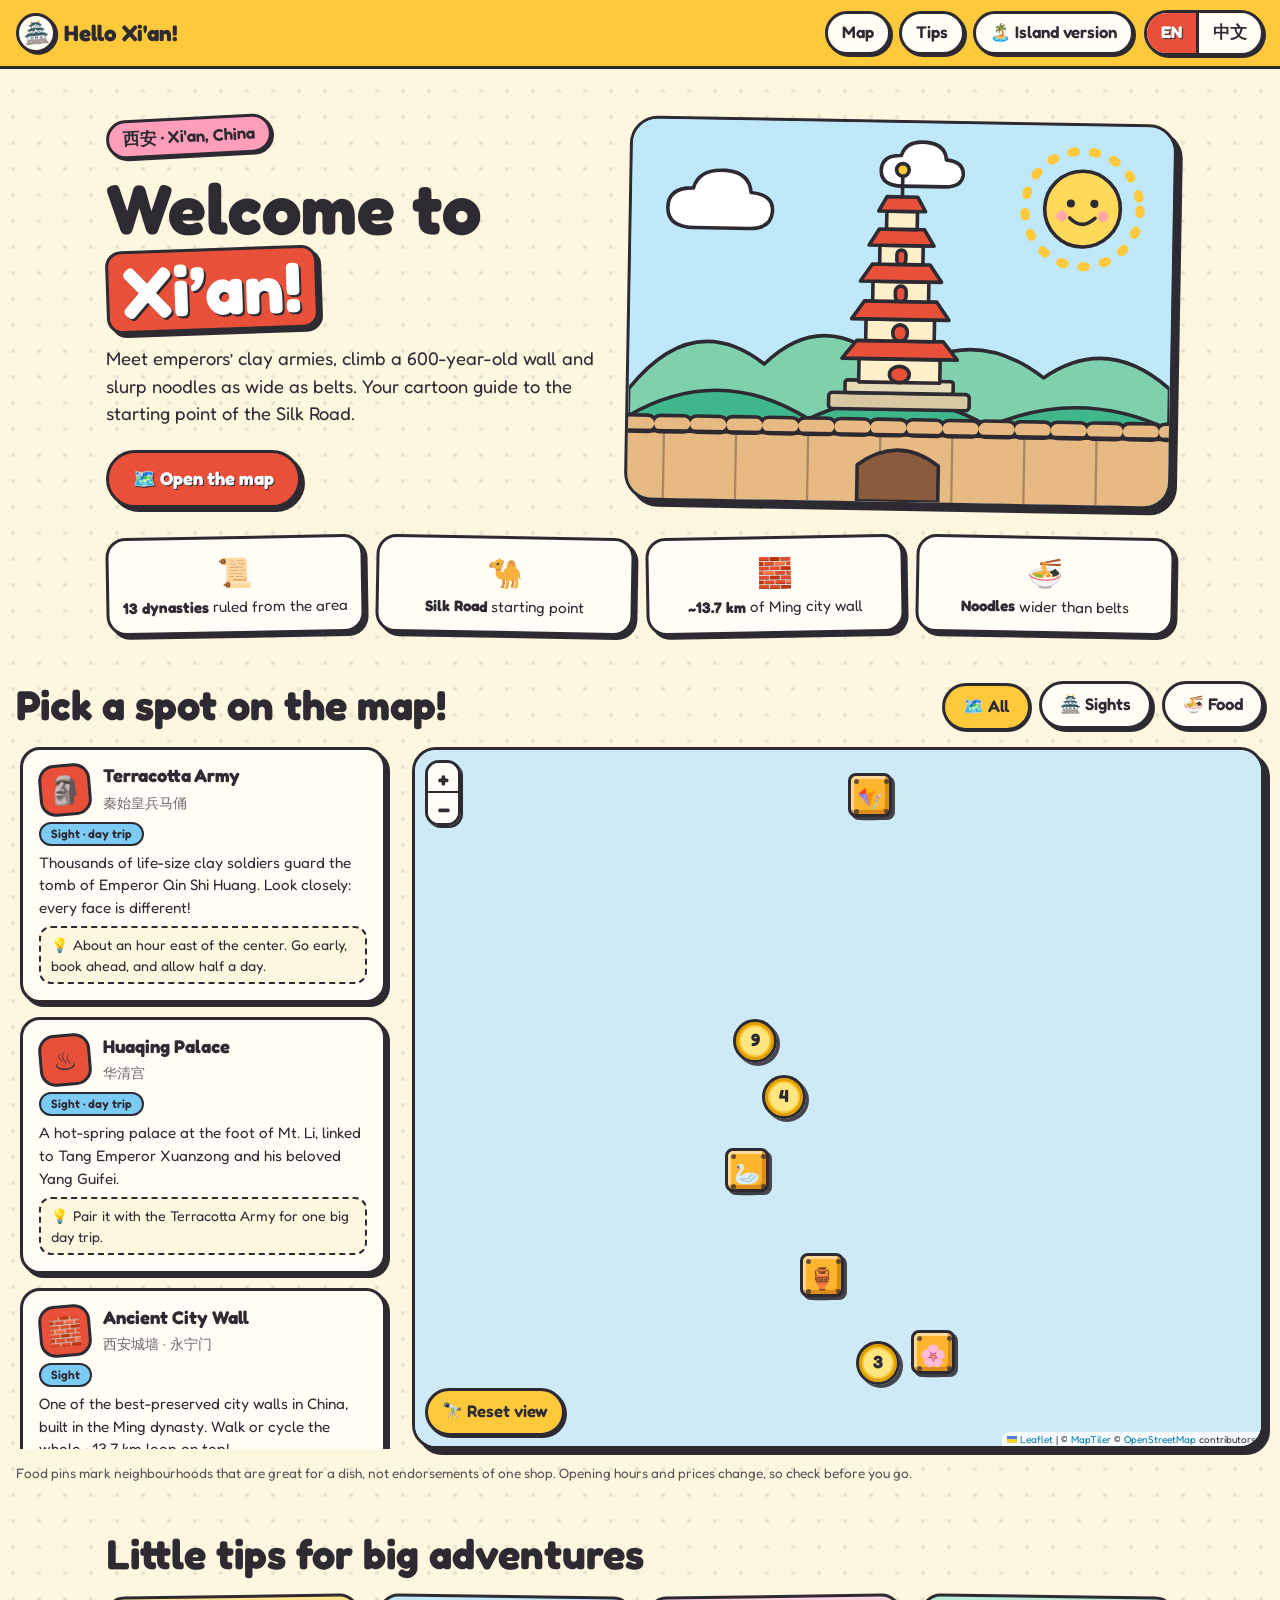
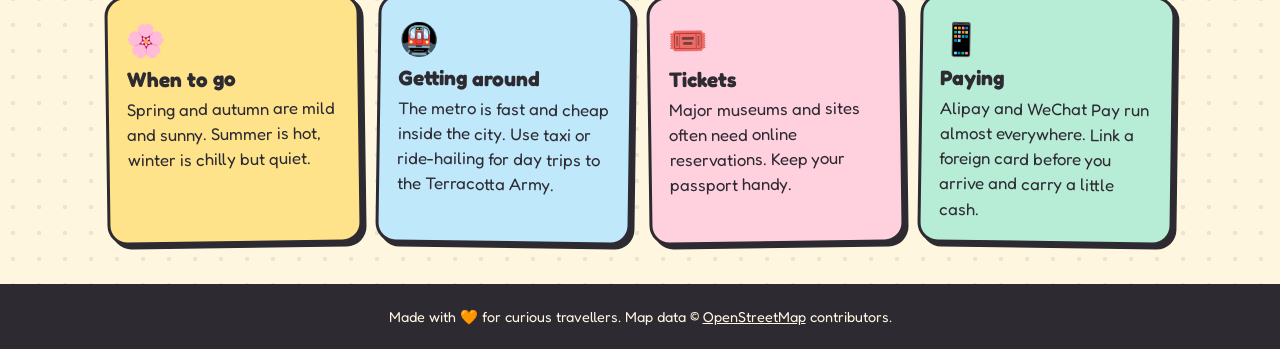
==== index.html @ 2c612d1d "Hello Xi'an: cartoon map site plus island version" ====
<!doctype html>
<html lang="en">
<head>
  <meta charset="utf-8">
  <meta name="viewport" content="width=device-width, initial-scale=1, viewport-fit=cover">
  <title>Hello Xi'an! A cartoon guide to sights &amp; food</title>
  <meta name="description" content="A cartoon-style travel guide to Xi'an, China: explore the Terracotta Army, ancient city wall, pagodas and street food on an interactive map.">
  <meta name="theme-color" content="#ffc93c">
  <link rel="icon" href="data:image/svg+xml,%3Csvg xmlns='http://www.w3.org/2000/svg' viewBox='0 0 100 100'%3E%3Ctext y='.9em' font-size='90'%3E%F0%9F%8F%AF%3C/text%3E%3C/svg%3E">
  <link rel="preconnect" href="https://fonts.googleapis.com">
  <link rel="preconnect" href="https://fonts.gstatic.com" crossorigin>
  <link href="https://fonts.googleapis.com/css2?family=Fredoka:wght@400;500;600;700&display=swap" rel="stylesheet">
  <link rel="stylesheet" href="vendor/leaflet.css">
  <link rel="stylesheet" href="vendor/MarkerCluster.css">
  <link rel="stylesheet" href="css/style.css">
</head>
<body>
  <a class="skip" href="#explore" data-i18n="skip">Skip to the map</a>

  <header class="site-header">
    <a class="brand" href="#top" data-i18n-aria="brandAria" aria-label="Hello Xi'an home">
      <span class="brand__icon" aria-hidden="true">🏯</span>
      <span class="brand__text" data-i18n="brand">Hello Xi'an!</span>
    </a>
    <div class="header__right">
      <nav class="nav" aria-label="Main">
        <a href="#explore" data-i18n="navMap">Map</a>
        <a href="#tips" data-i18n="navTips">Tips</a>
        <a href="island/index.html" data-i18n="navIsland">Island version</a>
      </nav>
      <div class="lang" role="group" data-i18n-aria="langAria" aria-label="Language">
        <button type="button" data-lang="en" lang="en" aria-pressed="true">EN</button>
        <button type="button" data-lang="zh" lang="zh" aria-pressed="false">中文</button>
      </div>
    </div>
  </header>

  <main id="top">
    <!-- HERO -->
    <section class="hero">
      <div class="hero__copy">
        <p class="sticker" data-i18n="sticker">西安 · Xi'an, China</p>
        <h1 data-i18n-html="heroTitleHtml">Welcome to <span class="hl">Xi'an!</span></h1>
        <p class="hero__lead" data-i18n="heroLead">Meet emperors’ clay armies, climb a 600-year-old wall and slurp noodles as wide as belts. Your cartoon guide to the starting point of the Silk Road.</p>
        <a class="btn" href="#explore" data-i18n="openMap">🗺️ Open the map</a>
      </div>

      <div class="hero__art" aria-hidden="true">
        <svg viewBox="0 0 600 420" xmlns="http://www.w3.org/2000/svg" focusable="false">
          <g stroke="#2d2a32" stroke-width="4" stroke-linejoin="round" stroke-linecap="round">
            <rect x="0" y="0" width="600" height="420" fill="#bfe8fb" stroke="none"/>

            <!-- sun -->
            <g class="sun">
              <circle cx="500" cy="92" r="64" fill="none" stroke="#ffc93c" stroke-width="10" stroke-dasharray="4 20"/>
              <circle cx="500" cy="92" r="42" fill="#ffd95a"/>
              <circle cx="487" cy="86" r="4.5" fill="#2d2a32" stroke="none"/>
              <circle cx="513" cy="86" r="4.5" fill="#2d2a32" stroke="none"/>
              <path d="M486 102 Q500 116 514 102" fill="none"/>
              <circle cx="477" cy="100" r="6" fill="#ff9ebb" stroke="none" opacity=".8"/>
              <circle cx="523" cy="100" r="6" fill="#ff9ebb" stroke="none" opacity=".8"/>
            </g>

            <!-- clouds -->
            <g class="cloud cloud--a" fill="#fff">
              <path d="M70 120 q-30 0 -30 -22 q0 -22 28 -22 q6 -22 36 -20 q26 2 28 24 q26 2 24 22 q-2 18 -26 18 z"/>
            </g>
            <g class="cloud cloud--b" fill="#fff">
              <path d="M300 70 q-24 0 -24 -17 q0 -17 22 -17 q5 -17 28 -15 q21 2 22 19 q20 2 19 17 q-2 13 -20 13 z"/>
            </g>

            <!-- far hills -->
            <path d="M0 300 Q70 210 150 270 Q220 200 300 280 Q380 220 460 280 Q530 230 600 290 V420 H0 Z" fill="#7fd1ae"/>
            <!-- near hills -->
            <path d="M0 330 Q100 270 200 330 Q300 280 400 335 Q500 290 600 335 V420 H0 Z" fill="#3fb68b"/>

            <!-- pagoda -->
            <g class="pagoda">
              <rect x="222" y="300" width="156" height="18" rx="4" fill="#d9c9a3"/>
              <rect x="240" y="286" width="120" height="14" rx="3" fill="#e8dbb8"/>
              <!-- tiers: body + roof, bottom to top -->
              <rect x="255" y="262" width="90" height="26" fill="#fff0c9"/>
              <rect x="289" y="270" width="22" height="18" rx="11" fill="#e8503a"/>
              <path d="M236 262 L364 262 L348 242 L252 242 Z" fill="#e8503a"/>

              <rect x="262" y="218" width="76" height="24" fill="#fff0c9"/>
              <rect x="292" y="224" width="16" height="18" rx="8" fill="#e8503a"/>
              <path d="M246 218 L354 218 L340 198 L260 198 Z" fill="#e8503a"/>

              <rect x="269" y="176" width="62" height="22" fill="#fff0c9"/>
              <rect x="294" y="181" width="12" height="17" rx="6" fill="#e8503a"/>
              <path d="M255 176 L345 176 L332 157 L268 157 Z" fill="#e8503a"/>

              <rect x="276" y="136" width="48" height="21" fill="#fff0c9"/>
              <rect x="295" y="141" width="10" height="16" rx="5" fill="#e8503a"/>
              <path d="M264 136 L336 136 L325 118 L275 118 Z" fill="#e8503a"/>

              <rect x="283" y="98" width="34" height="20" fill="#fff0c9"/>
              <path d="M274 98 L326 98 L317 82 L283 82 Z" fill="#e8503a"/>
              <path d="M300 82 V58"/>
              <circle cx="300" cy="52" r="7" fill="#ffc93c"/>
            </g>

            <!-- city wall -->
            <rect x="-10" y="344" width="620" height="90" fill="#e7b983"/>
            <line x1="-4" y1="338" x2="610" y2="338" stroke-width="22" stroke-dasharray="26 14"/>
            <line x1="-4" y1="338" x2="610" y2="338" stroke="#e7b983" stroke-width="14" stroke-dasharray="26 14" stroke-dashoffset="0"/>
            <path d="M-10 346 H610" fill="none"/>
            <path d="M40 346 V420 M120 346 V420 M200 346 V420 M280 346 V420 M360 346 V420 M440 346 V420 M520 346 V420" stroke-width="2.5" opacity=".35"/>
            <path d="M255 420 V380 Q300 346 345 380 V420 Z" fill="#8a5a3c"/>
          </g>
        </svg>
      </div>
    </section>

    <!-- FACT STRIP -->
    <section class="facts" data-i18n-aria="factsAria" aria-label="Quick facts">
      <ul>
        <li><span aria-hidden="true">📜</span><span data-i18n-html="fact1Html"><strong>13 dynasties</strong> ruled from the area</span></li>
        <li><span aria-hidden="true">🐪</span><span data-i18n-html="fact2Html"><strong>Silk Road</strong> starting point</span></li>
        <li><span aria-hidden="true">🧱</span><span data-i18n-html="fact3Html"><strong>~13.7 km</strong> of Ming city wall</span></li>
        <li><span aria-hidden="true">🍜</span><span data-i18n-html="fact4Html"><strong>Noodles</strong> wider than belts</span></li>
      </ul>
    </section>

    <!-- MAP -->
    <section class="explore-section" id="explore" aria-labelledby="explore-title">
      <div class="section-head">
        <h2 id="explore-title" data-i18n="exploreTitle">Pick a spot on the map!</h2>
        <div class="chips" role="group" data-i18n-aria="filterAria" aria-label="Show on map">
          <button class="chip is-active" type="button" data-filter="all" aria-pressed="true" data-i18n="filterAll">🗺️ All</button>
          <button class="chip" type="button" data-filter="sight" aria-pressed="false" data-i18n="filterSight">🏯 Sights</button>
          <button class="chip" type="button" data-filter="food" aria-pressed="false" data-i18n="filterFood">🍜 Food</button>
        </div>
      </div>

      <div class="explore">
        <div class="map-wrap">
          <div id="map" role="application" data-i18n-aria="mapAria" aria-label="Interactive map of Xi'an sights and food"></div>
          <button id="fit" class="map-btn" type="button" data-i18n="resetView">🔭 Reset view</button>
          <noscript><p class="noscript" data-i18n="noscript">The map needs JavaScript. Try enabling it!</p></noscript>
        </div>
        <ul id="list" class="list" data-i18n-aria="listAria" aria-label="Places"></ul>
      </div>
      <p class="note" data-i18n="note">Food pins mark neighbourhoods that are great for a dish, not endorsements of one shop. Opening hours and prices change, so check before you go.</p>
    </section>

    <!-- TIPS -->
    <section class="tips" id="tips" aria-labelledby="tips-title">
      <h2 id="tips-title" data-i18n="tipsTitle">Little tips for big adventures</h2>
      <div class="tips__grid">
        <article class="tip tip--yellow">
          <span class="tip__icon" aria-hidden="true">🌸</span>
          <h3 data-i18n="tip1Title">When to go</h3>
          <p data-i18n="tip1">Spring and autumn are mild and sunny. Summer is hot, winter is chilly but quiet.</p>
        </article>
        <article class="tip tip--sky">
          <span class="tip__icon" aria-hidden="true">🚇</span>
          <h3 data-i18n="tip2Title">Getting around</h3>
          <p data-i18n="tip2">The metro is fast and cheap inside the city. Use taxi or ride-hailing for day trips to the Terracotta Army.</p>
        </article>
        <article class="tip tip--pink">
          <span class="tip__icon" aria-hidden="true">🎟️</span>
          <h3 data-i18n="tip3Title">Tickets</h3>
          <p data-i18n="tip3">Major museums and sites often need online reservations. Keep your passport handy.</p>
        </article>
        <article class="tip tip--jade">
          <span class="tip__icon" aria-hidden="true">📱</span>
          <h3 data-i18n="tip4Title">Paying</h3>
          <p data-i18n="tip4">Alipay and WeChat Pay run almost everywhere. Link a foreign card before you arrive and carry a little cash.</p>
        </article>
      </div>
    </section>
  </main>

  <footer class="site-footer">
    <p data-i18n-html="footerHtml">Made with 🧡 for curious travellers. Map data © <a href="https://www.openstreetmap.org/copyright" rel="noopener">OpenStreetMap</a> contributors.</p>
  </footer>

  <script src="vendor/leaflet.js"></script>
  <script src="vendor/leaflet.markercluster.js"></script>
  <script src="js/config.js"></script>
  <script src="js/i18n.js"></script>
  <script src="js/data.js"></script>
  <script src="js/app.js"></script>
</body>
</html>
---- vendor/leaflet.css ----
/* required styles */

.leaflet-pane,
.leaflet-tile,
.leaflet-marker-icon,
.leaflet-marker-shadow,
.leaflet-tile-container,
.leaflet-pane > svg,
.leaflet-pane > canvas,
.leaflet-zoom-box,
.leaflet-image-layer,
.leaflet-layer {
	position: absolute;
	left: 0;
	top: 0;
	}
.leaflet-container {
	overflow: hidden;
	}
.leaflet-tile,
.leaflet-marker-icon,
.leaflet-marker-shadow {
	-webkit-user-select: none;
	   -moz-user-select: none;
	        user-select: none;
	  -webkit-user-drag: none;
	}
/* Prevents IE11 from highlighting tiles in blue */
.leaflet-tile::selection {
	background: transparent;
}
/* Safari renders non-retina tile on retina better with this, but Chrome is worse */
.leaflet-safari .leaflet-tile {
	image-rendering: -webkit-optimize-contrast;
	}
/* hack that prevents hw layers "stretching" when loading new tiles */
.leaflet-safari .leaflet-tile-container {
	width: 1600px;
	height: 1600px;
	-webkit-transform-origin: 0 0;
	}
.leaflet-marker-icon,
.leaflet-marker-shadow {
	display: block;
	}
/* .leaflet-container svg: reset svg max-width decleration shipped in Joomla! (joomla.org) 3.x */
/* .leaflet-container img: map is broken in FF if you have max-width: 100% on tiles */
.leaflet-container .leaflet-overlay-pane svg {
	max-width: none !important;
	max-height: none !important;
	}
.leaflet-container .leaflet-marker-pane img,
.leaflet-container .leaflet-shadow-pane img,
.leaflet-container .leaflet-tile-pane img,
.leaflet-container img.leaflet-image-layer,
.leaflet-container .leaflet-tile {
	max-width: none !important;
	max-height: none !important;
	width: auto;
	padding: 0;
	}

.leaflet-container img.leaflet-tile {
	/* See: https://bugs.chromium.org/p/chromium/issues/detail?id=600120 */
	mix-blend-mode: plus-lighter;
}

.leaflet-container.leaflet-touch-zoom {
	-ms-touch-action: pan-x pan-y;
	touch-action: pan-x pan-y;
	}
.leaflet-container.leaflet-touch-drag {
	-ms-touch-action: pinch-zoom;
	/* Fallback for FF which doesn't support pinch-zoom */
	touch-action: none;
	touch-action: pinch-zoom;
}
.leaflet-container.leaflet-touch-drag.leaflet-touch-zoom {
	-ms-touch-action: none;
	touch-action: none;
}
.leaflet-container {
	-webkit-tap-highlight-color: transparent;
}
.leaflet-container a {
	-webkit-tap-highlight-color: rgba(51, 181, 229, 0.4);
}
.leaflet-tile {
	filter: inherit;
	visibility: hidden;
	}
.leaflet-tile-loaded {
	visibility: inherit;
	}
.leaflet-zoom-box {
	width: 0;
	height: 0;
	-moz-box-sizing: border-box;
	     box-sizing: border-box;
	z-index: 800;
	}
/* workaround for https://bugzilla.mozilla.org/show_bug.cgi?id=888319 */
.leaflet-overlay-pane svg {
	-moz-user-select: none;
	}

.leaflet-pane         { z-index: 400; }

.leaflet-tile-pane    { z-index: 200; }
.leaflet-overlay-pane { z-index: 400; }
.leaflet-shadow-pane  { z-index: 500; }
.leaflet-marker-pane  { z-index: 600; }
.leaflet-tooltip-pane   { z-index: 650; }
.leaflet-popup-pane   { z-index: 700; }

.leaflet-map-pane canvas { z-index: 100; }
.leaflet-map-pane svg    { z-index: 200; }

.leaflet-vml-shape {
	width: 1px;
	height: 1px;
	}
.lvml {
	behavior: url(#default#VML);
	display: inline-block;
	position: absolute;
	}


/* control positioning */

.leaflet-control {
	position: relative;
	z-index: 800;
	pointer-events: visiblePainted; /* IE 9-10 doesn't have auto */
	pointer-events: auto;
	}
.leaflet-top,
.leaflet-bottom {
	position: absolute;
	z-index: 1000;
	pointer-events: none;
	}
.leaflet-top {
	top: 0;
	}
.leaflet-right {
	right: 0;
	}
.leaflet-bottom {
	bottom: 0;
	}
.leaflet-left {
	left: 0;
	}
.leaflet-control {
	float: left;
	clear: both;
	}
.leaflet-right .leaflet-control {
	float: right;
	}
.leaflet-top .leaflet-control {
	margin-top: 10px;
	}
.leaflet-bottom .leaflet-control {
	margin-bottom: 10px;
	}
.leaflet-left .leaflet-control {
	margin-left: 10px;
	}
.leaflet-right .leaflet-control {
	margin-right: 10px;
	}


/* zoom and fade animations */

.leaflet-fade-anim .leaflet-popup {
	opacity: 0;
	-webkit-transition: opacity 0.2s linear;
	   -moz-transition: opacity 0.2s linear;
	        transition: opacity 0.2s linear;
	}
.leaflet-fade-anim .leaflet-map-pane .leaflet-popup {
	opacity: 1;
	}
.leaflet-zoom-animated {
	-webkit-transform-origin: 0 0;
	    -ms-transform-origin: 0 0;
	        transform-origin: 0 0;
	}
svg.leaflet-zoom-animated {
	will-change: transform;
}

.leaflet-zoom-anim .leaflet-zoom-animated {
	-webkit-transition: -webkit-transform 0.25s cubic-bezier(0,0,0.25,1);
	   -moz-transition:    -moz-transform 0.25s cubic-bezier(0,0,0.25,1);
	        transition:         transform 0.25s cubic-bezier(0,0,0.25,1);
	}
.leaflet-zoom-anim .leaflet-tile,
.leaflet-pan-anim .leaflet-tile {
	-webkit-transition: none;
	   -moz-transition: none;
	        transition: none;
	}

.leaflet-zoom-anim .leaflet-zoom-hide {
	visibility: hidden;
	}


/* cursors */

.leaflet-interactive {
	cursor: pointer;
	}
.leaflet-grab {
	cursor: -webkit-grab;
	cursor:    -moz-grab;
	cursor:         grab;
	}
.leaflet-crosshair,
.leaflet-crosshair .leaflet-interactive {
	cursor: crosshair;
	}
.leaflet-popup-pane,
.leaflet-control {
	cursor: auto;
	}
.leaflet-dragging .leaflet-grab,
.leaflet-dragging .leaflet-grab .leaflet-interactive,
.leaflet-dragging .leaflet-marker-draggable {
	cursor: move;
	cursor: -webkit-grabbing;
	cursor:    -moz-grabbing;
	cursor:         grabbing;
	}

/* marker & overlays interactivity */
.leaflet-marker-icon,
.leaflet-marker-shadow,
.leaflet-image-layer,
.leaflet-pane > svg path,
.leaflet-tile-container {
	pointer-events: none;
	}

.leaflet-marker-icon.leaflet-interactive,
.leaflet-image-layer.leaflet-interactive,
.leaflet-pane > svg path.leaflet-interactive,
svg.leaflet-image-layer.leaflet-interactive path {
	pointer-events: visiblePainted; /* IE 9-10 doesn't have auto */
	pointer-events: auto;
	}

/* visual tweaks */

.leaflet-container {
	background: #ddd;
	outline-offset: 1px;
	}
.leaflet-container a {
	color: #0078A8;
	}
.leaflet-zoom-box {
	border: 2px dotted #38f;
	background: rgba(255,255,255,0.5);
	}


/* general typography */
.leaflet-container {
	font-family: "Helvetica Neue", Arial, Helvetica, sans-serif;
	font-size: 12px;
	font-size: 0.75rem;
	line-height: 1.5;
	}


/* general toolbar styles */

.leaflet-bar {
	box-shadow: 0 1px 5px rgba(0,0,0,0.65);
	border-radius: 4px;
	}
.leaflet-bar a {
	background-color: #fff;
	border-bottom: 1px solid #ccc;
	width: 26px;
	height: 26px;
	line-height: 26px;
	display: block;
	text-align: center;
	text-decoration: none;
	color: black;
	}
.leaflet-bar a,
.leaflet-control-layers-toggle {
	background-position: 50% 50%;
	background-repeat: no-repeat;
	display: block;
	}
.leaflet-bar a:hover,
.leaflet-bar a:focus {
	background-color: #f4f4f4;
	}
.leaflet-bar a:first-child {
	border-top-left-radius: 4px;
	border-top-right-radius: 4px;
	}
.leaflet-bar a:last-child {
	border-bottom-left-radius: 4px;
	border-bottom-right-radius: 4px;
	border-bottom: none;
	}
.leaflet-bar a.leaflet-disabled {
	cursor: default;
	background-color: #f4f4f4;
	color: #bbb;
	}

.leaflet-touch .leaflet-bar a {
	width: 30px;
	height: 30px;
	line-height: 30px;
	}
.leaflet-touch .leaflet-bar a:first-child {
	border-top-left-radius: 2px;
	border-top-right-radius: 2px;
	}
.leaflet-touch .leaflet-bar a:last-child {
	border-bottom-left-radius: 2px;
	border-bottom-right-radius: 2px;
	}

/* zoom control */

.leaflet-control-zoom-in,
.leaflet-control-zoom-out {
	font: bold 18px 'Lucida Console', Monaco, monospace;
	text-indent: 1px;
	}

.leaflet-touch .leaflet-control-zoom-in, .leaflet-touch .leaflet-control-zoom-out  {
	font-size: 22px;
	}


/* layers control */

.leaflet-control-layers {
	box-shadow: 0 1px 5px rgba(0,0,0,0.4);
	background: #fff;
	border-radius: 5px;
	}
.leaflet-control-layers-toggle {
	background-image: url(images/layers.png);
	width: 36px;
	height: 36px;
	}
.leaflet-retina .leaflet-control-layers-toggle {
	background-image: url(images/layers-2x.png);
	background-size: 26px 26px;
	}
.leaflet-touch .leaflet-control-layers-toggle {
	width: 44px;
	height: 44px;
	}
.leaflet-control-layers .leaflet-control-layers-list,
.leaflet-control-layers-expanded .leaflet-control-layers-toggle {
	display: none;
	}
.leaflet-control-layers-expanded .leaflet-control-layers-list {
	display: block;
	position: relative;
	}
.leaflet-control-layers-expanded {
	padding: 6px 10px 6px 6px;
	color: #333;
	background: #fff;
	}
.leaflet-control-layers-scrollbar {
	overflow-y: scroll;
	overflow-x: hidden;
	padding-right: 5px;
	}
.leaflet-control-layers-selector {
	margin-top: 2px;
	position: relative;
	top: 1px;
	}
.leaflet-control-layers label {
	display: block;
	font-size: 13px;
	font-size: 1.08333em;
	}
.leaflet-control-layers-separator {
	height: 0;
	border-top: 1px solid #ddd;
	margin: 5px -10px 5px -6px;
	}

/* Default icon URLs */
.leaflet-default-icon-path { /* used only in path-guessing heuristic, see L.Icon.Default */
	background-image: url(images/marker-icon.png);
	}


/* attribution and scale controls */

.leaflet-container .leaflet-control-attribution {
	background: #fff;
	background: rgba(255, 255, 255, 0.8);
	margin: 0;
	}
.leaflet-control-attribution,
.leaflet-control-scale-line {
	padding: 0 5px;
	color: #333;
	line-height: 1.4;
	}
.leaflet-control-attribution a {
	text-decoration: none;
	}
.leaflet-control-attribution a:hover,
.leaflet-control-attribution a:focus {
	text-decoration: underline;
	}
.leaflet-attribution-flag {
	display: inline !important;
	vertical-align: baseline !important;
	width: 1em;
	height: 0.6669em;
	}
.leaflet-left .leaflet-control-scale {
	margin-left: 5px;
	}
.leaflet-bottom .leaflet-control-scale {
	margin-bottom: 5px;
	}
.leaflet-control-scale-line {
	border: 2px solid #777;
	border-top: none;
	line-height: 1.1;
	padding: 2px 5px 1px;
	white-space: nowrap;
	-moz-box-sizing: border-box;
	     box-sizing: border-box;
	background: rgba(255, 255, 255, 0.8);
	text-shadow: 1px 1px #fff;
	}
.leaflet-control-scale-line:not(:first-child) {
	border-top: 2px solid #777;
	border-bottom: none;
	margin-top: -2px;
	}
.leaflet-control-scale-line:not(:first-child):not(:last-child) {
	border-bottom: 2px solid #777;
	}

.leaflet-touch .leaflet-control-attribution,
.leaflet-touch .leaflet-control-layers,
.leaflet-touch .leaflet-bar {
	box-shadow: none;
	}
.leaflet-touch .leaflet-control-layers,
.leaflet-touch .leaflet-bar {
	border: 2px solid rgba(0,0,0,0.2);
	background-clip: padding-box;
	}


/* popup */

.leaflet-popup {
	position: absolute;
	text-align: center;
	margin-bottom: 20px;
	}
.leaflet-popup-content-wrapper {
	padding: 1px;
	text-align: left;
	border-radius: 12px;
	}
.leaflet-popup-content {
	margin: 13px 24px 13px 20px;
	line-height: 1.3;
	font-size: 13px;
	font-size: 1.08333em;
	min-height: 1px;
	}
.leaflet-popup-content p {
	margin: 17px 0;
	margin: 1.3em 0;
	}
.leaflet-popup-tip-container {
	width: 40px;
	height: 20px;
	position: absolute;
	left: 50%;
	margin-top: -1px;
	margin-left: -20px;
	overflow: hidden;
	pointer-events: none;
	}
.leaflet-popup-tip {
	width: 17px;
	height: 17px;
	padding: 1px;

	margin: -10px auto 0;
	pointer-events: auto;

	-webkit-transform: rotate(45deg);
	   -moz-transform: rotate(45deg);
	    -ms-transform: rotate(45deg);
	        transform: rotate(45deg);
	}
.leaflet-popup-content-wrapper,
.leaflet-popup-tip {
	background: white;
	color: #333;
	box-shadow: 0 3px 14px rgba(0,0,0,0.4);
	}
.leaflet-container a.leaflet-popup-close-button {
	position: absolute;
	top: 0;
	right: 0;
	border: none;
	text-align: center;
	width: 24px;
	height: 24px;
	font: 16px/24px Tahoma, Verdana, sans-serif;
	color: #757575;
	text-decoration: none;
	background: transparent;
	}
.leaflet-container a.leaflet-popup-close-button:hover,
.leaflet-container a.leaflet-popup-close-button:focus {
	color: #585858;
	}
.leaflet-popup-scrolled {
	overflow: auto;
	}

.leaflet-oldie .leaflet-popup-content-wrapper {
	-ms-zoom: 1;
	}
.leaflet-oldie .leaflet-popup-tip {
	width: 24px;
	margin: 0 auto;

	-ms-filter: "progid:DXImageTransform.Microsoft.Matrix(M11=0.70710678, M12=0.70710678, M21=-0.70710678, M22=0.70710678)";
	filter: progid:DXImageTransform.Microsoft.Matrix(M11=0.70710678, M12=0.70710678, M21=-0.70710678, M22=0.70710678);
	}

.leaflet-oldie .leaflet-control-zoom,
.leaflet-oldie .leaflet-control-layers,
.leaflet-oldie .leaflet-popup-content-wrapper,
.leaflet-oldie .leaflet-popup-tip {
	border: 1px solid #999;
	}


/* div icon */

.leaflet-div-icon {
	background: #fff;
	border: 1px solid #666;
	}


/* Tooltip */
/* Base styles for the element that has a tooltip */
.leaflet-tooltip {
	position: absolute;
	padding: 6px;
	background-color: #fff;
	border: 1px solid #fff;
	border-radius: 3px;
	color: #222;
	white-space: nowrap;
	-webkit-user-select: none;
	-moz-user-select: none;
	-ms-user-select: none;
	user-select: none;
	pointer-events: none;
	box-shadow: 0 1px 3px rgba(0,0,0,0.4);
	}
.leaflet-tooltip.leaflet-interactive {
	cursor: pointer;
	pointer-events: auto;
	}
.leaflet-tooltip-top:before,
.leaflet-tooltip-bottom:before,
.leaflet-tooltip-left:before,
.leaflet-tooltip-right:before {
	position: absolute;
	pointer-events: none;
	border: 6px solid transparent;
	background: transparent;
	content: "";
	}

/* Directions */

.leaflet-tooltip-bottom {
	margin-top: 6px;
}
.leaflet-tooltip-top {
	margin-top: -6px;
}
.leaflet-tooltip-bottom:before,
.leaflet-tooltip-top:before {
	left: 50%;
	margin-left: -6px;
	}
.leaflet-tooltip-top:before {
	bottom: 0;
	margin-bottom: -12px;
	border-top-color: #fff;
	}
.leaflet-tooltip-bottom:before {
	top: 0;
	margin-top: -12px;
	margin-left: -6px;
	border-bottom-color: #fff;
	}
.leaflet-tooltip-left {
	margin-left: -6px;
}
.leaflet-tooltip-right {
	margin-left: 6px;
}
.leaflet-tooltip-left:before,
.leaflet-tooltip-right:before {
	top: 50%;
	margin-top: -6px;
	}
.leaflet-tooltip-left:before {
	right: 0;
	margin-right: -12px;
	border-left-color: #fff;
	}
.leaflet-tooltip-right:before {
	left: 0;
	margin-left: -12px;
	border-right-color: #fff;
	}

/* Printing */

@media print {
	/* Prevent printers from removing background-images of controls. */
	.leaflet-control {
		-webkit-print-color-adjust: exact;
		print-color-adjust: exact;
		}
	}
---- vendor/MarkerCluster.css ----
.leaflet-cluster-anim .leaflet-marker-icon, .leaflet-cluster-anim .leaflet-marker-shadow {
	-webkit-transition: -webkit-transform 0.3s ease-out, opacity 0.3s ease-in;
	-moz-transition: -moz-transform 0.3s ease-out, opacity 0.3s ease-in;
	-o-transition: -o-transform 0.3s ease-out, opacity 0.3s ease-in;
	transition: transform 0.3s ease-out, opacity 0.3s ease-in;
}

.leaflet-cluster-spider-leg {
	/* stroke-dashoffset (duration and function) should match with leaflet-marker-icon transform in order to track it exactly */
	-webkit-transition: -webkit-stroke-dashoffset 0.3s ease-out, -webkit-stroke-opacity 0.3s ease-in;
	-moz-transition: -moz-stroke-dashoffset 0.3s ease-out, -moz-stroke-opacity 0.3s ease-in;
	-o-transition: -o-stroke-dashoffset 0.3s ease-out, -o-stroke-opacity 0.3s ease-in;
	transition: stroke-dashoffset 0.3s ease-out, stroke-opacity 0.3s ease-in;
}
---- css/style.css ----
/* ===== Cartoon theme tokens ===== */
:root {
  --ink: #2d2a32;
  --cream: #fff6e0;
  --paper: #fffdf6;
  --red: #e8503a;
  --yellow: #ffc93c;
  --jade: #3fb68b;
  --sky: #7ccbf5;
  --pink: #ff9ebb;

  --border: 3px solid var(--ink);
  --shadow: 4px 4px 0 var(--ink);
  --shadow-lg: 6px 6px 0 var(--ink);
  --radius: 20px;
  --font: 'Fredoka', ui-rounded, 'Yuanti SC', 'PingFang SC', 'Hiragino Sans GB', 'Microsoft YaHei', 'Noto Sans SC', 'Hiragino Maru Gothic ProN', 'Segoe UI', system-ui, sans-serif;
}

*, *::before, *::after { box-sizing: border-box; }

html { scroll-behavior: smooth; scroll-padding-top: 76px; }

body {
  margin: 0;
  font-family: var(--font);
  font-size: 1.05rem;
  line-height: 1.5;
  color: var(--ink);
  background-color: var(--cream);
  /* polka dots */
  background-image: radial-gradient(rgba(45, 42, 50, .09) 2px, transparent 2.5px);
  background-size: 26px 26px;
  -webkit-text-size-adjust: 100%;
}

h1, h2, h3 { line-height: 1.1; margin: 0; font-weight: 700; }
p { margin: 0; }
a { color: inherit; }
button { font: inherit; color: inherit; }

:focus-visible { outline: 4px solid var(--sky); outline-offset: 3px; }

.skip {
  position: absolute; left: 8px; top: -60px; z-index: 2000;
  background: var(--yellow); border: var(--border); border-radius: 12px; padding: 8px 14px;
}
.skip:focus { top: 8px; }

/* ===== Header ===== */
.site-header {
  position: sticky; top: 0; z-index: 1000;
  display: flex; align-items: center; justify-content: space-between; gap: 12px;
  padding: 10px max(16px, env(safe-area-inset-right)) 10px max(16px, env(safe-area-inset-left));
  background: var(--yellow);
  border-bottom: var(--border);
}
.brand { display: inline-flex; align-items: center; gap: 8px; text-decoration: none; font-size: 1.4rem; font-weight: 700; }
.brand__icon {
  display: grid; place-items: center; width: 40px; height: 40px;
  background: var(--paper); border: var(--border); border-radius: 50%; box-shadow: 2px 2px 0 var(--ink);
  font-size: 1.3rem; transform: rotate(-6deg);
}
.header__right { display: flex; align-items: center; gap: 10px; }
.nav { display: none; gap: 8px; }

/* Language switch: two-segment pill */
.lang {
  display: inline-flex; border: var(--border); border-radius: 999px; overflow: hidden;
  background: var(--paper); box-shadow: 2px 2px 0 var(--ink);
}
.lang button {
  cursor: pointer; border: 0; background: transparent; font-weight: 700;
  padding: 6px 14px; min-height: 40px; min-width: 48px;
}
.lang button + button { border-left: 3px solid var(--ink); }
.lang button[aria-pressed="true"] { background: var(--red); color: #fff; text-shadow: 1px 1px 0 var(--ink); }
.lang button:focus-visible { outline-offset: -4px; }
.nav a {
  text-decoration: none; font-weight: 600; padding: 6px 14px;
  border: var(--border); border-radius: 999px; background: var(--paper);
  box-shadow: 2px 2px 0 var(--ink);
  transition: transform .12s, box-shadow .12s;
}
.nav a:hover { transform: translate(-1px, -1px); box-shadow: 3px 3px 0 var(--ink); }

/* ===== Buttons / stickers ===== */
.btn {
  display: inline-block; text-decoration: none; font-weight: 700; font-size: 1.15rem;
  padding: 12px 24px; background: var(--red); color: #fff;
  border: var(--border); border-radius: 999px; box-shadow: var(--shadow);
  text-shadow: 1px 1px 0 var(--ink);
  transition: transform .12s, box-shadow .12s;
}
.btn:hover { transform: translate(-2px, -2px); box-shadow: 6px 6px 0 var(--ink); }
.btn:active { transform: translate(3px, 3px); box-shadow: 1px 1px 0 var(--ink); }

.sticker {
  display: inline-block; font-weight: 600; padding: 4px 14px; margin-bottom: 14px;
  background: var(--pink); border: var(--border); border-radius: 999px;
  transform: rotate(-3deg); box-shadow: 2px 2px 0 var(--ink);
}

/* ===== Hero ===== */
.hero {
  display: grid; gap: 24px; align-items: center;
  max-width: 1100px; margin: 0 auto; padding: 28px 16px 20px;
}
.hero h1 { font-size: clamp(2.4rem, 9vw, 4.4rem); margin-bottom: 14px; }
.hl {
  display: inline-block; padding: 0 .2em; color: #fff; background: var(--red);
  border: var(--border); border-radius: 16px; box-shadow: var(--shadow);
  text-shadow: 2px 2px 0 var(--ink); transform: rotate(-2deg);
}
.hero__lead { font-size: 1.15rem; max-width: 34em; margin-bottom: 22px; }
.hero__art {
  border: var(--border); border-radius: 28px; overflow: hidden; box-shadow: var(--shadow-lg);
  background: #bfe8fb; line-height: 0; transform: rotate(1deg);
}
.hero__art svg { width: 100%; height: auto; display: block; }

.cloud { animation: drift 14s ease-in-out infinite alternate; }
.cloud--b { animation-duration: 19s; animation-direction: alternate-reverse; }
.sun { transform-origin: 500px 92px; animation: spin 40s linear infinite; }
.pagoda { transform-origin: 300px 300px; animation: sway 4s ease-in-out infinite alternate; }
@keyframes drift { to { transform: translateX(60px); } }
@keyframes spin { to { transform: rotate(360deg); } }
@keyframes sway { from { transform: rotate(-.8deg); } to { transform: rotate(.8deg); } }

/* ===== Facts ===== */
.facts { max-width: 1100px; margin: 0 auto; padding: 8px 16px 24px; }
.facts ul {
  list-style: none; margin: 0; padding: 0;
  display: grid; grid-template-columns: repeat(2, 1fr); gap: 12px;
}
.facts li {
  display: flex; flex-direction: column; align-items: center; text-align: center; gap: 2px;
  padding: 12px 8px; background: var(--paper);
  border: var(--border); border-radius: var(--radius); box-shadow: var(--shadow);
  font-size: .95rem;
}
.facts li > span[aria-hidden] { font-size: 1.8rem; }
.facts li:nth-child(odd) { transform: rotate(-1deg); }
.facts li:nth-child(even) { transform: rotate(1deg); }

/* ===== Explore ===== */
.explore-section { max-width: 1280px; margin: 0 auto; padding: 24px 16px 32px; }
.section-head { display: flex; flex-direction: column; gap: 14px; margin-bottom: 18px; }
.section-head h2, .tips h2 { font-size: clamp(1.7rem, 6vw, 2.6rem); }

.chips { display: flex; flex-wrap: wrap; gap: 10px; }
.chip {
  cursor: pointer; font-weight: 600; padding: 8px 18px;
  background: var(--paper); border: var(--border); border-radius: 999px; box-shadow: 3px 3px 0 var(--ink);
  transition: transform .12s, box-shadow .12s, background .12s;
  min-height: 44px; /* touch target */
}
.chip:hover { transform: translate(-1px, -1px); box-shadow: 4px 4px 0 var(--ink); }
.chip.is-active { background: var(--yellow); transform: translate(2px, 2px); box-shadow: 1px 1px 0 var(--ink); }

.explore { display: flex; flex-direction: column; gap: 16px; }

.map-wrap {
  position: relative;
  border: var(--border); border-radius: 24px; box-shadow: var(--shadow-lg);
  overflow: hidden; background: #cfeaf7;
}
#map { height: 58vh; min-height: 340px; max-height: 560px; background: #cfeaf7; font-family: var(--font); }
.leaflet-tile-pane { filter: saturate(1.55) contrast(1.08) brightness(1.03); }
.map-btn {
  position: absolute; left: 10px; bottom: 10px; z-index: 500; cursor: pointer;
  padding: 8px 14px; font-weight: 600; min-height: 44px;
  background: var(--yellow); border: var(--border); border-radius: 999px; box-shadow: 2px 2px 0 var(--ink);
}
.map-btn:active { transform: translate(2px, 2px); box-shadow: 0 0 0 var(--ink); }
.noscript { padding: 16px; }

/* Leaflet cartoon-ification */
.leaflet-bar { border: var(--border) !important; border-radius: 14px !important; box-shadow: 2px 2px 0 var(--ink) !important; overflow: hidden; }
.leaflet-bar a, .leaflet-bar a:hover { width: 40px; height: 40px; line-height: 40px; font-family: var(--font); font-weight: 700; color: var(--ink); background: var(--paper); border-bottom: 2px solid var(--ink); }
.leaflet-bar a:last-child { border-bottom: 0; }
.leaflet-container a.leaflet-popup-close-button { color: var(--ink); font-size: 22px; width: 28px; height: 28px; padding: 2px 0 0; }
.leaflet-control-attribution { font-family: var(--font); font-size: 10px; border-radius: 8px 0 0 0; }
.leaflet-popup-content-wrapper {
  background: var(--paper); border: var(--border); border-radius: 16px; box-shadow: var(--shadow); color: var(--ink);
}
.leaflet-popup-tip { background: var(--paper); border: 2px solid var(--ink); box-shadow: none; }
.leaflet-popup-content { margin: 12px 16px; font-family: var(--font); line-height: 1.35; }
.popup__title { font-weight: 700; font-size: 1.1rem; }
.popup__zh { font-size: .9rem; opacity: .75; margin-bottom: 6px; }
.popup__link {
  display: inline-block; margin-top: 6px; font-weight: 600; font-size: .9rem; text-decoration: none;
  padding: 4px 12px; background: var(--sky); border: 2px solid var(--ink); border-radius: 999px;
}

/* Map pins: "?" blocks for sights, warp pipes for food, coins for clusters */
.pin-wrap { background: none; border: 0; }
.pin-wrap::after { /* ground shadow */
  content: ''; position: absolute; left: 6px; right: 6px; bottom: 0; height: 8px;
  background: rgba(45, 42, 50, .28); border-radius: 50%; z-index: -1;
}
.pin { position: relative; width: 44px; height: 44px; transition: transform .15s; transform-origin: 50% 100%; }
.pin__face { display: grid; place-items: center; line-height: 1; font-size: 20px; }

.pin--sight {
  display: grid; place-items: center;
  background: #ffb62e; border: var(--border); border-radius: 8px;
  box-shadow: inset -4px -4px 0 rgba(176, 90, 0, .45), inset 3px 3px 0 rgba(255, 255, 255, .5), 3px 3px 0 rgba(45, 42, 50, .85);
}
.pin--sight::before, .pin--sight::after { /* rivets */
  content: ''; position: absolute; width: 5px; height: 5px; border-radius: 50%; background: var(--ink); opacity: .7;
}
.pin--sight::before { top: 3px; left: 3px; box-shadow: 30px 0 0 var(--ink), 0 30px 0 var(--ink), 30px 30px 0 var(--ink); }
.pin--sight::after { display: none; }
.pin--sight .pin__face { font-size: 21px; }

.pin--food { width: 44px; }
.pin--food .pin__rim {
  position: absolute; top: 0; left: 0; right: 0; height: 15px;
  background: linear-gradient(90deg, #6fdcae 0 22%, var(--jade) 22%); border: var(--border); border-radius: 6px;
}
.pin--food .pin__face {
  position: absolute; top: 12px; left: 4px; right: 4px; bottom: 0; padding-top: 3px; place-items: start center;
  background: linear-gradient(90deg, #6fdcae 0 22%, var(--jade) 22%); border: var(--border); border-top: 0; border-radius: 0 0 4px 4px;
  box-shadow: 3px 3px 0 rgba(45, 42, 50, .85);
}

.pin-wrap:hover .pin { transform: translateY(-3px) scale(1.08); }
.pin-wrap.is-active { z-index: 1000 !important; }
.pin-wrap.is-active .pin { animation: bump .6s ease-in-out infinite; }
.pin-wrap.is-active .pin--sight { background: #fff07a; }
.pin-wrap.is-active .pin::after { /* coin pops out */
  content: ''; display: block; position: absolute; left: 14px; top: -6px; width: 16px; height: 22px;
  background: radial-gradient(ellipse at center, #ffe680 0 35%, var(--yellow) 36%); border: 3px solid var(--ink); border-radius: 50%;
  animation: coin 1.2s ease-out infinite; z-index: -1;
}
@keyframes bump { 0%, 100% { transform: translateY(0); } 25% { transform: translateY(-9px); } 45% { transform: translateY(0); } }
@keyframes coin { 0% { transform: translateY(8px) scaleX(1); opacity: 0; } 20% { opacity: 1; } 60% { transform: translateY(-34px) scaleX(.3); opacity: 1; } 100% { transform: translateY(-20px) scaleX(1); opacity: 0; } }

.cluster-wrap { background: none; border: 0; }
.cluster {
  width: 44px; height: 44px; display: grid; place-items: center;
  font-weight: 700; font-size: 1.1rem; color: var(--ink);
  background: radial-gradient(circle, #ffe680 0 52%, var(--yellow) 53%);
  border: var(--border); border-radius: 50%;
  box-shadow: inset 0 0 0 3px #e0a000, 3px 3px 0 rgba(45, 42, 50, .85);
}

/* ===== Place list ===== */
.list {
  list-style: none; margin: 0; padding: 4px 4px 14px;
  display: flex; gap: 14px;
  overflow-x: auto; scroll-snap-type: x mandatory; -webkit-overflow-scrolling: touch;
  overscroll-behavior-x: contain;
}
.list > li { flex: 0 0 min(78vw, 300px); scroll-snap-align: center; display: flex; }
.list > li[hidden] { display: none; }

.card {
  width: 100%; text-align: left; cursor: pointer; display: flex; flex-direction: column; gap: 6px;
  padding: 14px 16px 16px; background: var(--paper);
  border: var(--border); border-radius: var(--radius); box-shadow: var(--shadow);
  transition: transform .12s, box-shadow .12s, background .12s;
}
.card:hover { transform: translate(-2px, -2px); box-shadow: 6px 6px 0 var(--ink); }
.card.is-active { background: #fff0b8; transform: translate(2px, 2px); box-shadow: 1px 1px 0 var(--ink); }
.card__top { display: flex; align-items: center; gap: 12px; }
.card__emoji {
  flex: none; display: grid; place-items: center; width: 52px; height: 52px; font-size: 1.7rem;
  background: var(--red); border: var(--border); border-radius: 16px; transform: rotate(-5deg);
}
.card--food .card__emoji { background: var(--jade); }
.card__name { font-size: 1.15rem; font-weight: 700; line-height: 1.15; }
.card__zh { font-size: .9rem; opacity: .7; }
.card__tag {
  align-self: flex-start; font-size: .75rem; font-weight: 600; padding: 1px 10px;
  border: 2px solid var(--ink); border-radius: 999px; background: var(--sky);
}
.card--food .card__tag { background: #b7ecd6; }
.card__blurb { font-size: .95rem; }
.card__tip { font-size: .88rem; padding: 6px 10px; background: var(--cream); border: 2px dashed var(--ink); border-radius: 12px; }

.note { margin-top: 14px; font-size: .85rem; opacity: .8; }

/* ===== Tips ===== */
.tips { max-width: 1100px; margin: 0 auto; padding: 16px 16px 40px; }
.tips h2 { margin-bottom: 18px; }
.tips__grid { display: grid; grid-template-columns: 1fr; gap: 16px; }
.tip {
  padding: 18px; border: var(--border); border-radius: var(--radius); box-shadow: var(--shadow);
}
.tip:nth-child(odd) { transform: rotate(-.8deg); }
.tip:nth-child(even) { transform: rotate(.8deg); }
.tip--yellow { background: #ffe38a; } .tip--sky { background: #bfe8fb; }
.tip--pink { background: #ffd0de; }   .tip--jade { background: #b7ecd6; }
.tip__icon { font-size: 2rem; display: block; margin-bottom: 4px; }
.tip h3 { font-size: 1.3rem; margin-bottom: 6px; }

/* ===== Footer ===== */
.site-footer {
  padding: 22px 16px calc(22px + env(safe-area-inset-bottom)); text-align: center; font-size: .9rem;
  background: var(--ink); color: var(--cream);
}

/* ===== Tablet+ ===== */
@media (min-width: 520px) {
  .nav { display: flex; }
}

@media (min-width: 640px) {
  .facts ul { grid-template-columns: repeat(4, 1fr); }
  .tips__grid { grid-template-columns: repeat(2, 1fr); }
  .section-head { flex-direction: row; align-items: center; justify-content: space-between; }
}

/* ===== Desktop: list on the left, map on the right ===== */
@media (min-width: 900px) {
  .hero { grid-template-columns: 1fr 1.1fr; padding-top: 48px; }
  .tips__grid { grid-template-columns: repeat(4, 1fr); }

  .explore { flex-direction: row-reverse; align-items: stretch; height: min(78vh, 720px); }
  .map-wrap { flex: 1; min-width: 0; }
  #map { height: 100%; max-height: none; }
  .list {
    flex: 0 0 380px; flex-direction: column; overflow-x: hidden; overflow-y: auto;
    scroll-snap-type: y proximity; padding: 4px 10px 14px 4px;
  }
  .list > li { flex: none; scroll-snap-align: start; }
}

/* ===== Motion preferences ===== */
@media (prefers-reduced-motion: reduce) {
  html { scroll-behavior: auto; }
  *, *::before, *::after { animation: none !important; transition: none !important; }
}

/* Chinese mode: a touch more breathing room for CJK glyphs */
html[lang="zh-CN"] body { line-height: 1.6; letter-spacing: .02em; }
html[lang="zh-CN"] h1 { line-height: 1.2; }
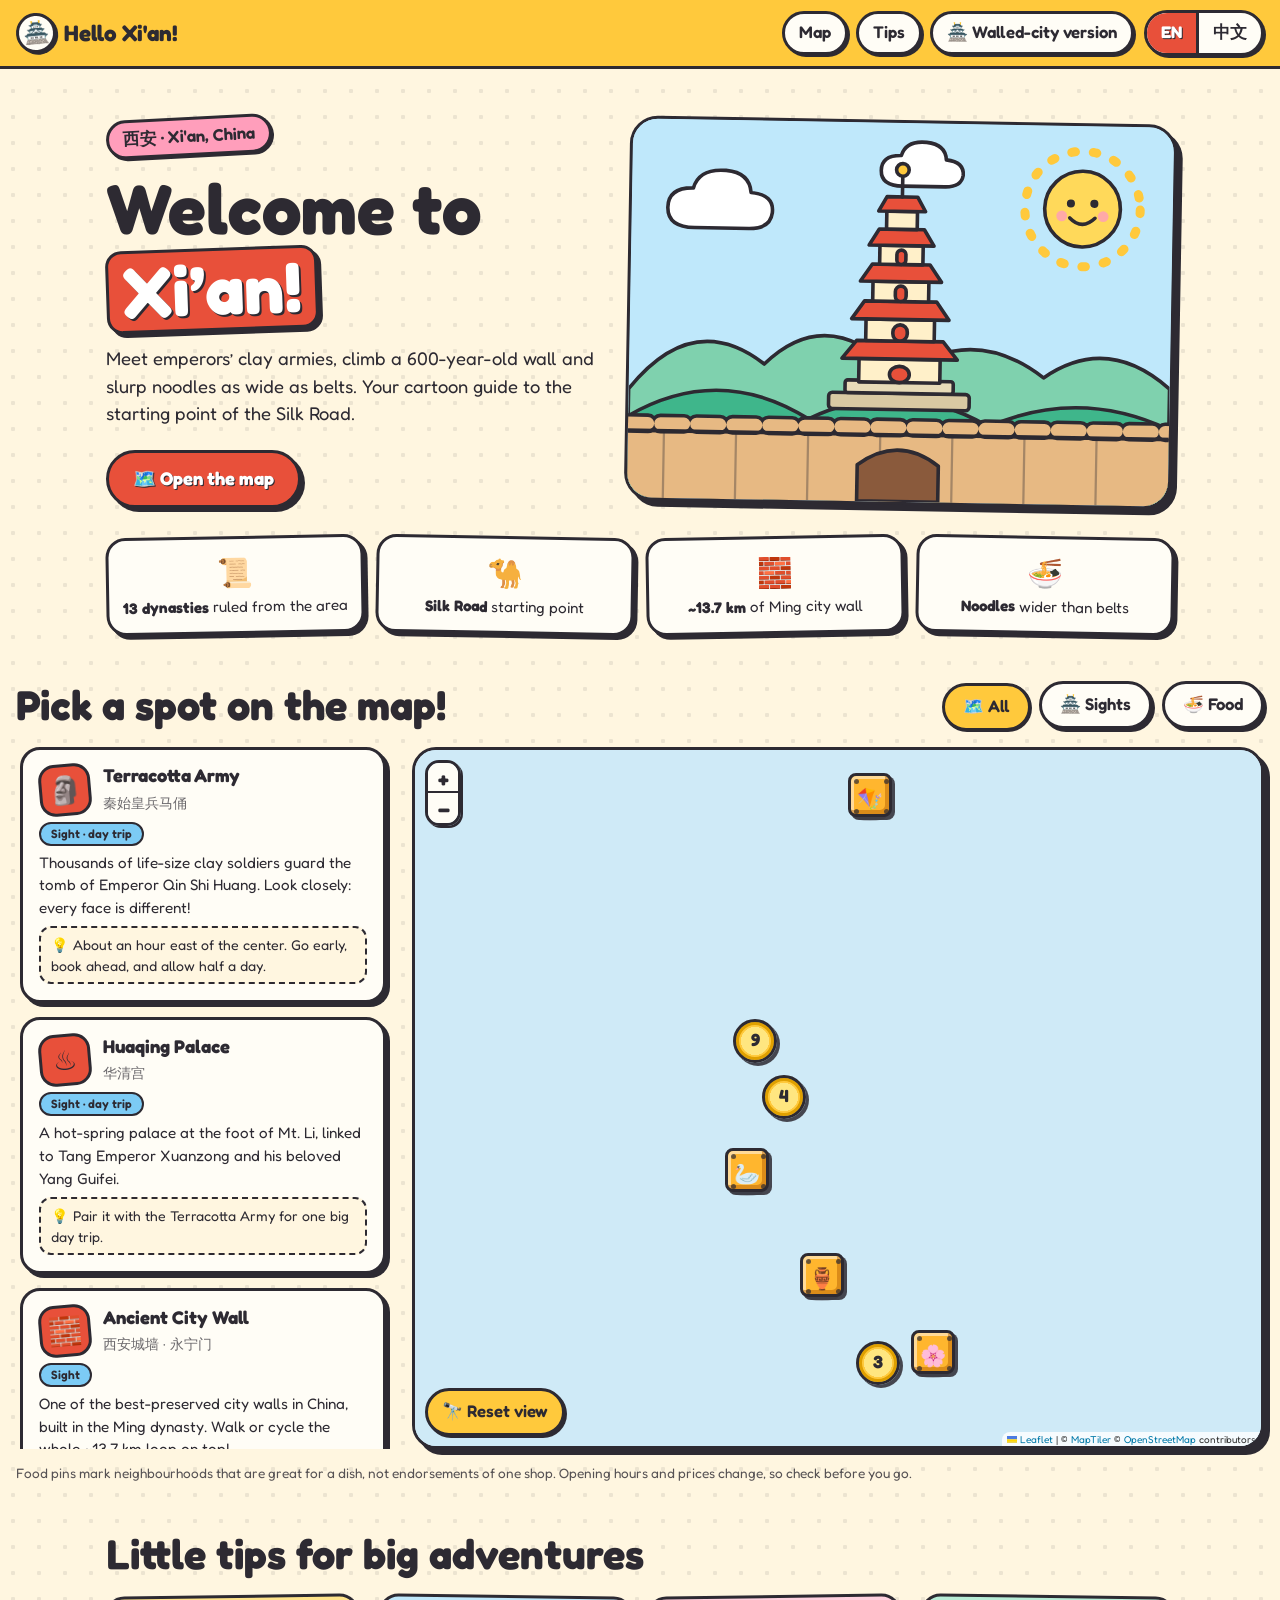
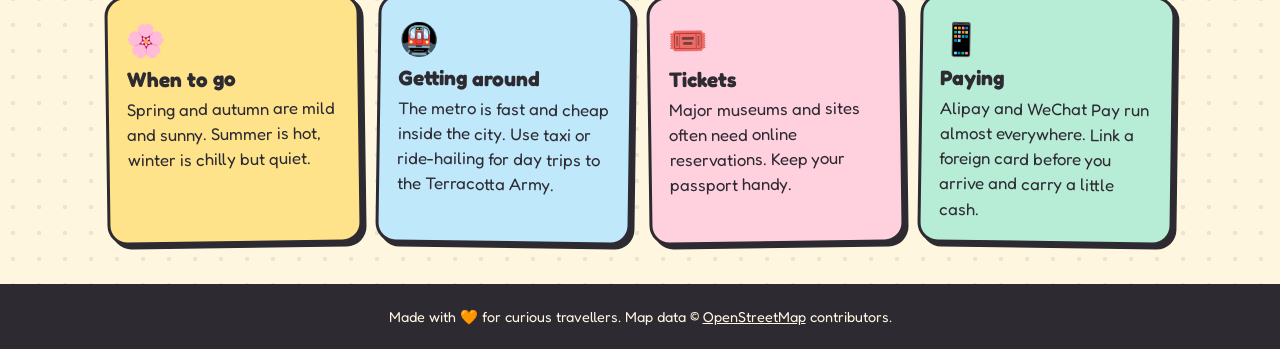
==== commit 3e5f3c36: "Replace island version with a walled-city version Walled ancient city with moat, four gates and stre" ====
--- a/index.html
+++ b/index.html
@@ -26,7 +26,7 @@
       <nav class="nav" aria-label="Main">
         <a href="#explore" data-i18n="navMap">Map</a>
         <a href="#tips" data-i18n="navTips">Tips</a>
-        <a href="island/index.html" data-i18n="navIsland">Island version</a>
+        <a href="city/index.html" data-i18n="navCity">City version</a>
       </nav>
       <div class="lang" role="group" data-i18n-aria="langAria" aria-label="Language">
         <button type="button" data-lang="en" lang="en" aria-pressed="true">EN</button>
